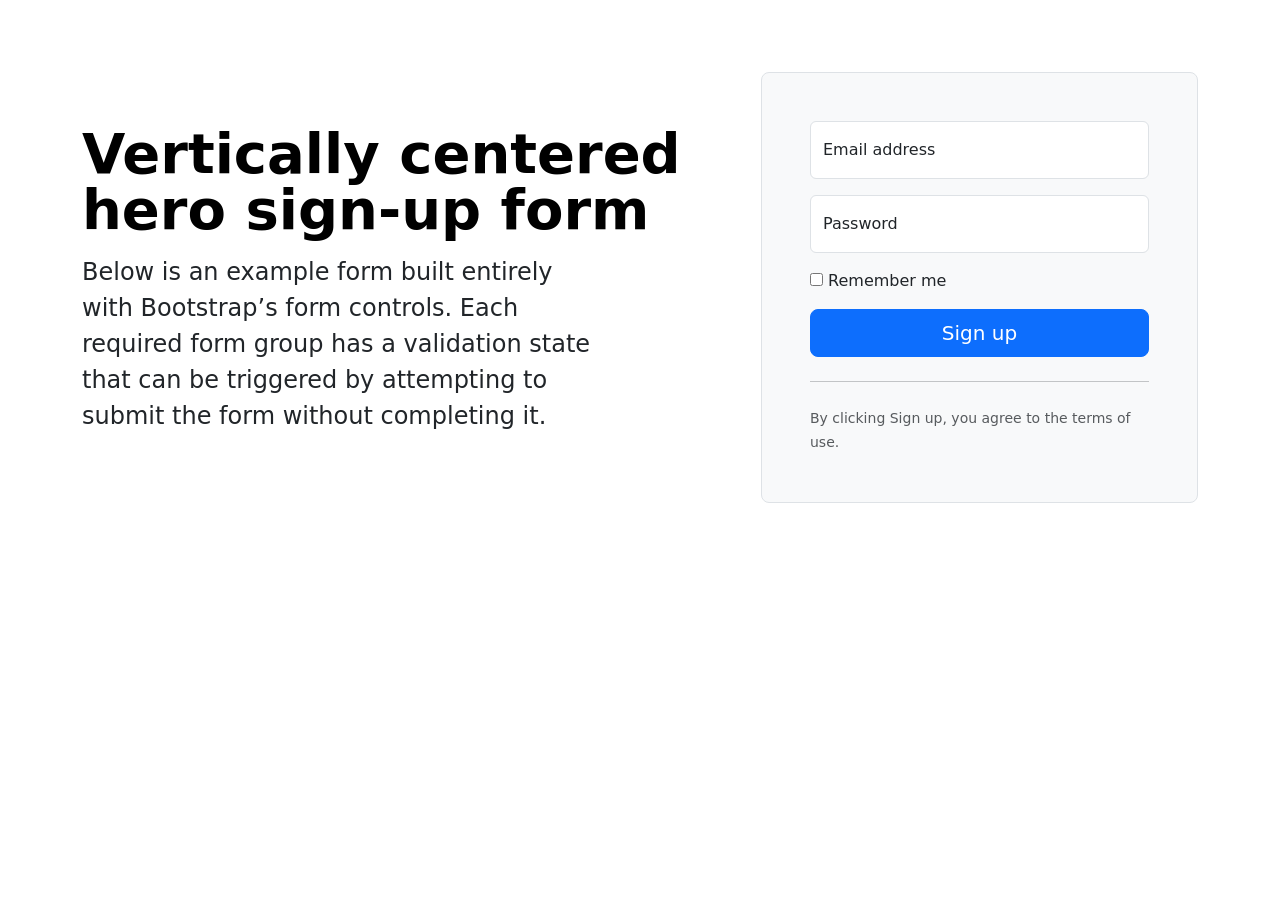
==== Bootsrap/login.html @ 070a23ae "adding login page" ====
<!DOCTYPE html>
<html lang="en">
<head>
  <meta charset="UTF-8">
  <meta name="viewport" content="width=device-width, initial-scale=1.0">
  <title>Document</title>
  <link href="https://cdn.jsdelivr.net/npm/bootstrap@5.3.8/dist/css/bootstrap.min.css" rel="stylesheet" integrity="sha384-sRIl4kxILFvY47J16cr9ZwB07vP4J8+LH7qKQnuqkuIAvNWLzeN8tE5YBujZqJLB" crossorigin="anonymous">
</head>
<body>
<div class="container py-4">
  <div class="row align-items-center g-lg-5 py-5"> <div class="col-lg-7 text-center text-lg-start"> <h1 class="display-4 fw-bold lh-1 text-body-emphasis mb-3">Vertically centered hero sign-up form</h1>
   <p class="col-lg-10 fs-4">Below is an example form built entirely with Bootstrap’s form controls. Each required form group has a validation state that can be triggered by attempting to submit the form without completing it.</p> 
  </div> <div class="col-md-10 mx-auto col-lg-5"> <form class="p-4 p-md-5 border rounded-3 bg-body-tertiary"> <div class="form-floating mb-3"> <input type="email" class="form-control" id="floatingInput" placeholder="name@example.com"> <label for="floatingInput">Email address</label> </div>
     <div class="form-floating mb-3"> <input type="password" class="form-control" id="floatingPassword" placeholder="Password"> <label for="floatingPassword">Password</label> </div> <div class="checkbox mb-3"> <label> <input type="checkbox" value="remember-me"> Remember me
</label> </div> <button class="w-100 btn btn-lg btn-primary" type="submit">Sign up</button> <hr class="my-4"> <small class="text-body-secondary">By clicking Sign up, you agree to the terms of use.</small> </form> </div> </div>

</div>

  
</body>
</html>
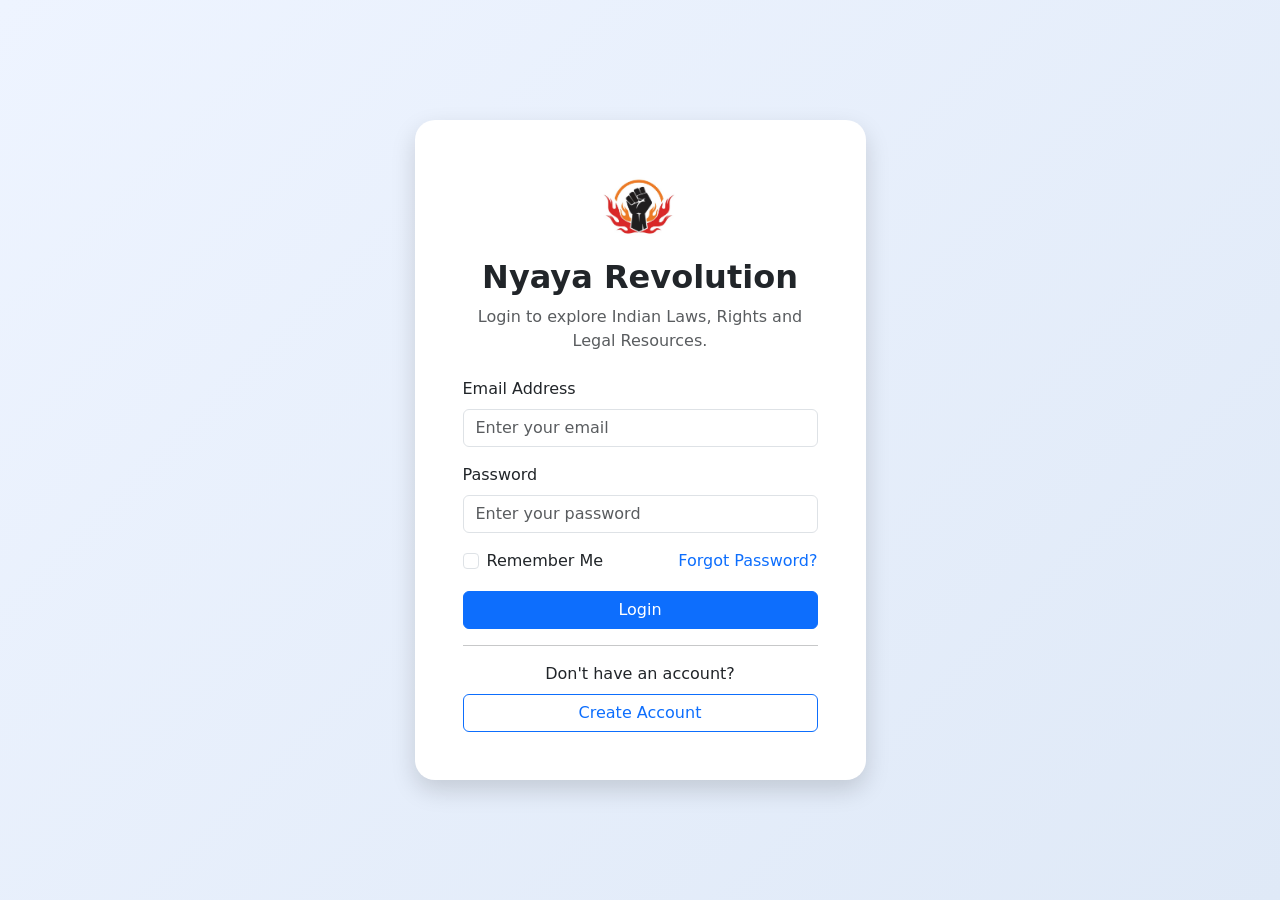
==== commit 0619a731: "addding login and sign up page" ====
--- a/Bootsrap/login.html
+++ b/Bootsrap/login.html
@@ -1,21 +1,116 @@
 <!DOCTYPE html>
 <html lang="en">
 <head>
-  <meta charset="UTF-8">
-  <meta name="viewport" content="width=device-width, initial-scale=1.0">
-  <title>Document</title>
-  <link href="https://cdn.jsdelivr.net/npm/bootstrap@5.3.8/dist/css/bootstrap.min.css" rel="stylesheet" integrity="sha384-sRIl4kxILFvY47J16cr9ZwB07vP4J8+LH7qKQnuqkuIAvNWLzeN8tE5YBujZqJLB" crossorigin="anonymous">
+<meta charset="UTF-8">
+<meta name="viewport" content="width=device-width, initial-scale=1.0">
+
+<title>Login | Nyaya Revolution</title>
+
+<link href="https://cdn.jsdelivr.net/npm/bootstrap@5.3.8/dist/css/bootstrap.min.css" rel="stylesheet">
+
+<style>
+body{
+    background: linear-gradient(135deg,#eef4ff,#dfe9f7);
+    min-height:100vh;
+    display:flex;
+    align-items:center;
+}
+
+.login-card{
+    border:none;
+    border-radius:20px;
+    box-shadow:0 10px 25px rgba(0,0,0,.15);
+}
+
+.logo{
+    width:80px;
+}
+
+.btn-primary{
+    background:#0d6efd;
+}
+
+.btn-primary:hover{
+    background:#0b5ed7;
+}
+</style>
+
 </head>
+
 <body>
-<div class="container py-4">
-  <div class="row align-items-center g-lg-5 py-5"> <div class="col-lg-7 text-center text-lg-start"> <h1 class="display-4 fw-bold lh-1 text-body-emphasis mb-3">Vertically centered hero sign-up form</h1>
-   <p class="col-lg-10 fs-4">Below is an example form built entirely with Bootstrap’s form controls. Each required form group has a validation state that can be triggered by attempting to submit the form without completing it.</p> 
-  </div> <div class="col-md-10 mx-auto col-lg-5"> <form class="p-4 p-md-5 border rounded-3 bg-body-tertiary"> <div class="form-floating mb-3"> <input type="email" class="form-control" id="floatingInput" placeholder="name@example.com"> <label for="floatingInput">Email address</label> </div>
-     <div class="form-floating mb-3"> <input type="password" class="form-control" id="floatingPassword" placeholder="Password"> <label for="floatingPassword">Password</label> </div> <div class="checkbox mb-3"> <label> <input type="checkbox" value="remember-me"> Remember me
-</label> </div> <button class="w-100 btn btn-lg btn-primary" type="submit">Sign up</button> <hr class="my-4"> <small class="text-body-secondary">By clicking Sign up, you agree to the terms of use.</small> </form> </div> </div>
+
+<div class="container">
+
+<div class="row justify-content-center">
+
+<div class="col-lg-5">
+
+<div class="card login-card">
+
+<div class="card-body p-5 text-center">
+
+<img src="../icons/logo1.png" class="logo mb-3" alt="Logo">
+
+<h2 class="fw-bold">Nyaya Revolution</h2>
+
+<p class="text-muted mb-4">
+Login to explore Indian Laws, Rights and Legal Resources.
+</p>
+
+<form>
+
+<div class="mb-3 text-start">
+<label class="form-label">Email Address</label>
+<input type="email" class="form-control" placeholder="Enter your email" required>
+</div>
+
+<div class="mb-3 text-start">
+<label class="form-label">Password</label>
+<input type="password" class="form-control" placeholder="Enter your password" required>
+</div>
+
+<div class="d-flex justify-content-between mb-3">
+
+<div class="form-check">
+<input class="form-check-input" type="checkbox">
+<label class="form-check-label">
+Remember Me
+</label>
+</div>
+
+<a href="#" class="text-decoration-none">
+Forgot Password?
+</a>
 
 </div>
 
-  
+<button class="btn btn-primary w-100">
+Login
+</button>
+
+<hr>
+
+<p class="mb-2">
+Don't have an account?
+</p>
+
+<a href="#" class="btn btn-outline-primary w-100">
+Create Account
+</a>
+
+</form>
+
+</div>
+
+</div>
+
+</div>
+
+</div>
+
+</div>
+
+<script src="https://cdn.jsdelivr.net/npm/bootstrap@5.3.8/dist/js/bootstrap.bundle.min.js"></script>
+
 </body>
 </html>
